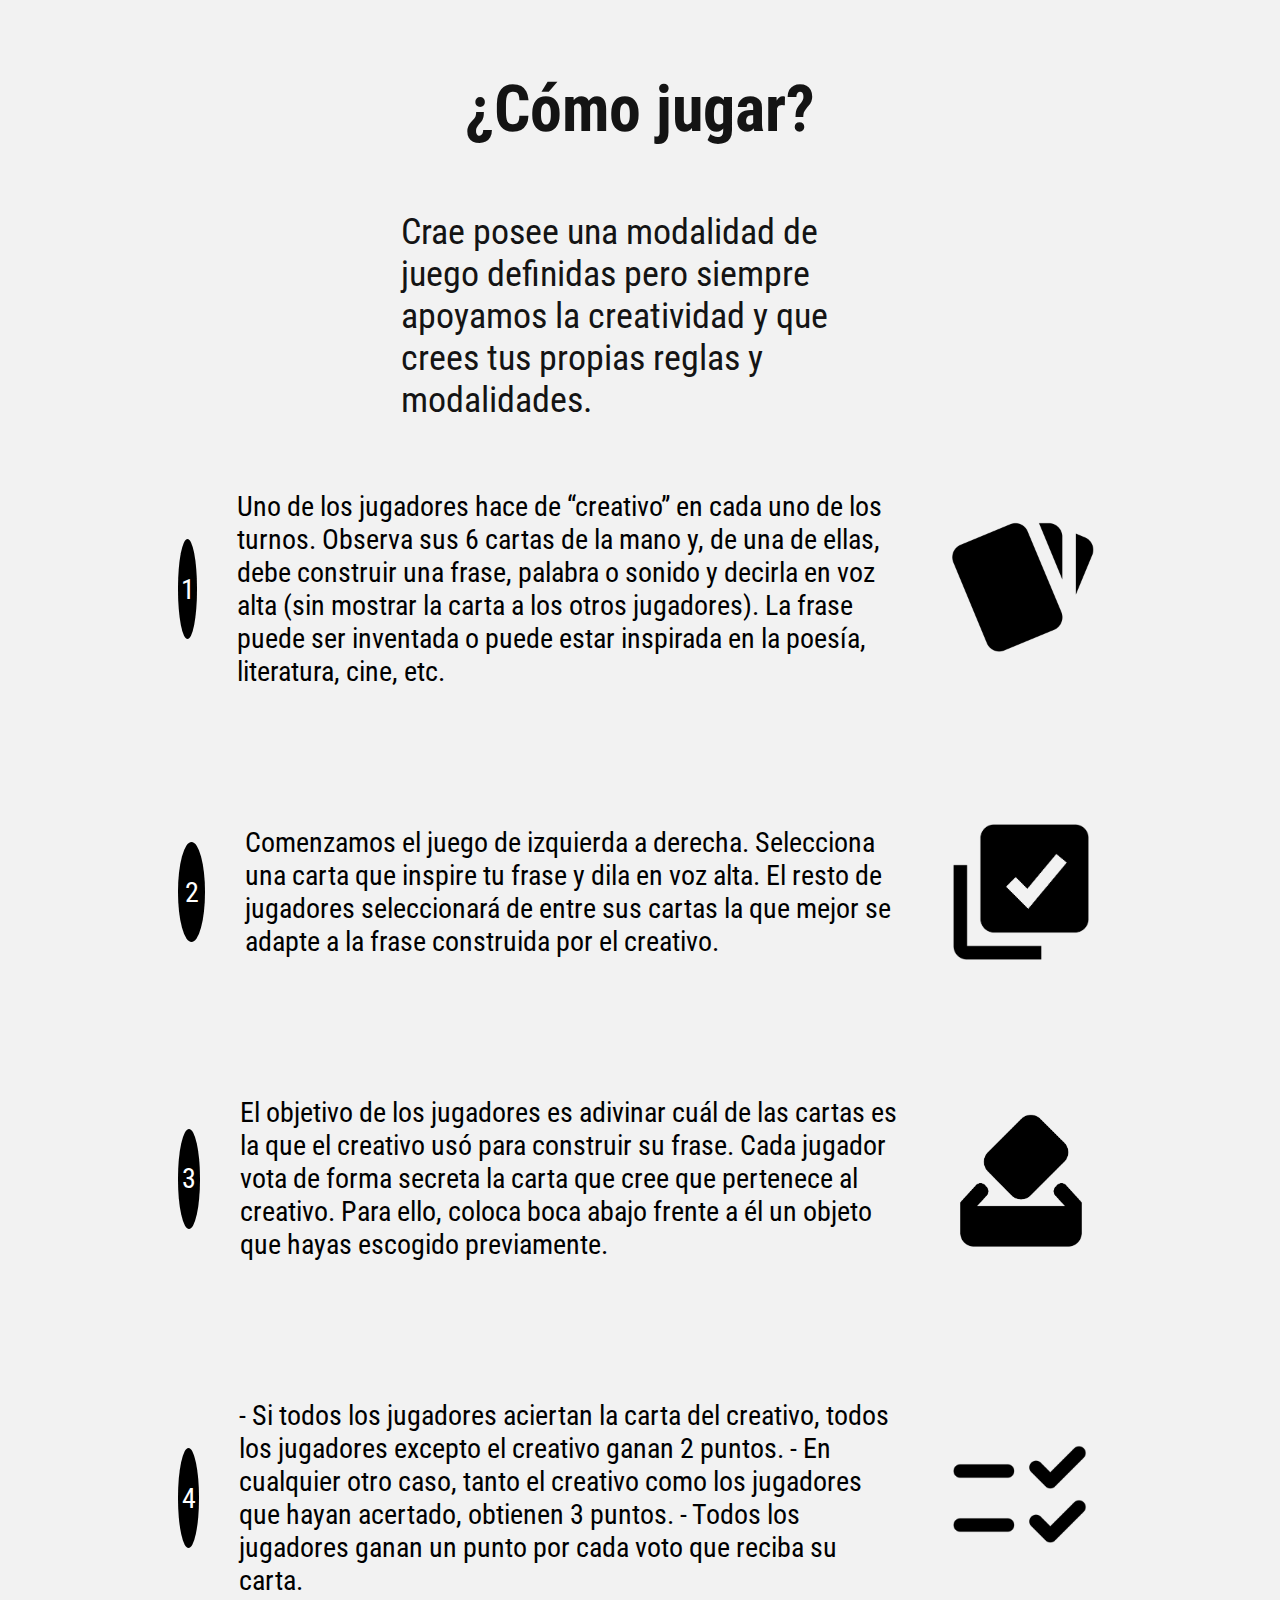
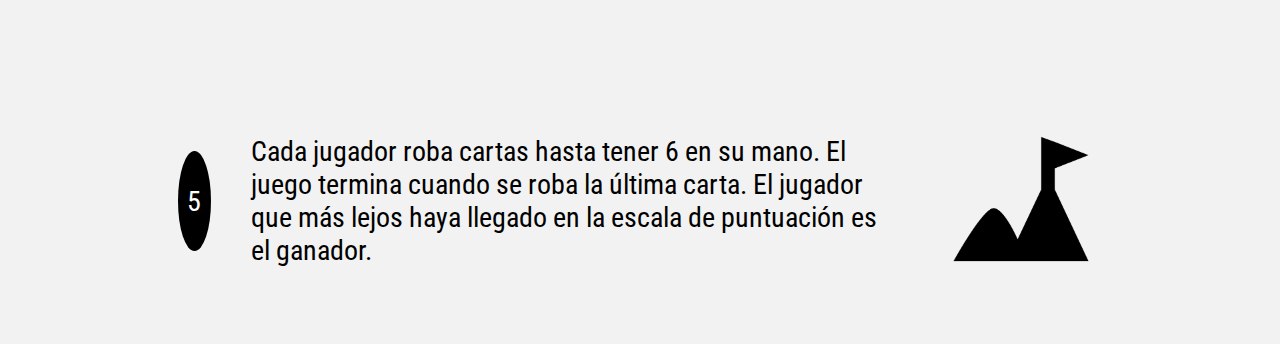
==== views/comojugar.html @ 1a5d28c8 "style: :lipstick: Ajustes" ====
<!DOCTYPE html>
<html lang="en">

<head>
    <meta charset="UTF-8">
    <meta name="viewport" content="width=device-width, initial-scale=1.0">
    <link rel="stylesheet" href="../src/css/comojugar.css">
    <title>Como Jugar</title>
</head>

<body>
    <div class="contenido">
        <p class="titulo">
            ¿Cómo jugar?
        </p>

        <p class="parrafo_sub">
            Crae posee una modalidad de juego definidas pero siempre apoyamos la creatividad y que crees tus propias
            reglas
            y modalidades.
        </p>



        <div class="secciones">
            <div class="circulo">
                <p class="numero">
                    1
                </p>
            </div>
            <p class="texto">
                Uno de los jugadores hace de “creativo” en cada uno de los turnos. Observa sus 6 cartas de la mano y, de
                una
                de ellas, debe construir una frase, palabra o sonido y decirla en voz alta (sin mostrar la carta a los
                otros
                jugadores). La frase puede ser inventada o puede estar inspirada en la poesía, literatura, cine, etc.

            </p>
            <img src="../src/storage/img/mdi_cards.png" alt="">
        </div>



        <div class="secciones">
            <div class="circulo">
                <p class="numero">
                    2
                </p>
            </div>
            <p class="texto">
                Comenzamos el juego de izquierda a derecha. Selecciona una carta que inspire tu frase y dila en voz
                alta. El resto de jugadores seleccionará de entre sus cartas la que mejor se adapte a la frase
                construida por el creativo.
            </p>
            <img src="../src/storage/img/bx_bxs-select-multiple.png" alt="">
        </div>


        <div class="secciones">
            <div class="circulo">
                <p class="numero">
                    3
                </p>
            </div>
            <p class="texto">
                El objetivo de los jugadores es adivinar cuál de las cartas es la que el creativo usó para construir su
                frase. Cada jugador vota de forma secreta la carta que cree que pertenece al creativo. Para ello, coloca
                boca abajo frente a él un objeto que hayas escogido previamente.
            </p>
            <img src="../src/storage/img/ic_round-how-to-vote.png" alt="">
        </div>


        <div class="secciones">
            <div class="circulo">
                <p class="numero">
                    4
                </p>
            </div>
            <p class="texto">
                - Si todos los jugadores aciertan la carta del creativo, todos los jugadores excepto el creativo ganan 2
                puntos.
                - En cualquier otro caso, tanto el creativo como los jugadores que hayan acertado, obtienen 3 puntos.
                - Todos los jugadores ganan un punto por cada voto que reciba su carta.
            </p>
            <img src="../src/storage/img/ic_round-checklist-rtl.png" alt="">
        </div>


        <div class="secciones">
            <div class="circulo">
                <p class="numero">
                    5
                </p>
            </div>
            <p class="texto">
                Cada jugador roba cartas hasta tener 6 en su mano. El juego termina cuando se roba la última carta. El
                jugador que más lejos haya llegado en la escala de puntuación es el ganador.
            </p>
            <img src="../src/storage/img/mdi_summit.png" alt="">
        </div>



    </div>

</body>

</html>
---- src/css/comojugar.css ----
@import url(variables.css);

html {
    background-color: #F2F2F2;
}

body {
    display: grid;
    grid-template-columns: 1fr;
}

.contenido {
    display: flex;
    align-items: center;
    justify-content: center;
    flex-direction: column;
}

.titulo {
    font-family: RobotoCondensed-Bold;
    font-size: 64px;
    color: var(--color-2);
}

.parrafo_sub {
    font-family: RobotoCondensed-Regular;
    font-size: 36px;
    color: var(--color-2);
    margin: 0px 393px;
}

.secciones {
    margin: 41px 170px;
    display: flex;
    gap: 40px;
    justify-content: center;
    align-items: center;
    font-family: RobotoCondensed-Regular;
    font-size: 28px;
}

.circulo {
    width: 100px;
    height: 100px;
    border-radius: 50%;
    background-color: black;
    display: flex;
    justify-content: center;
    align-items: center;
}

.numero {
    color: white;
}

.secciones img {
    width: 162px;
}
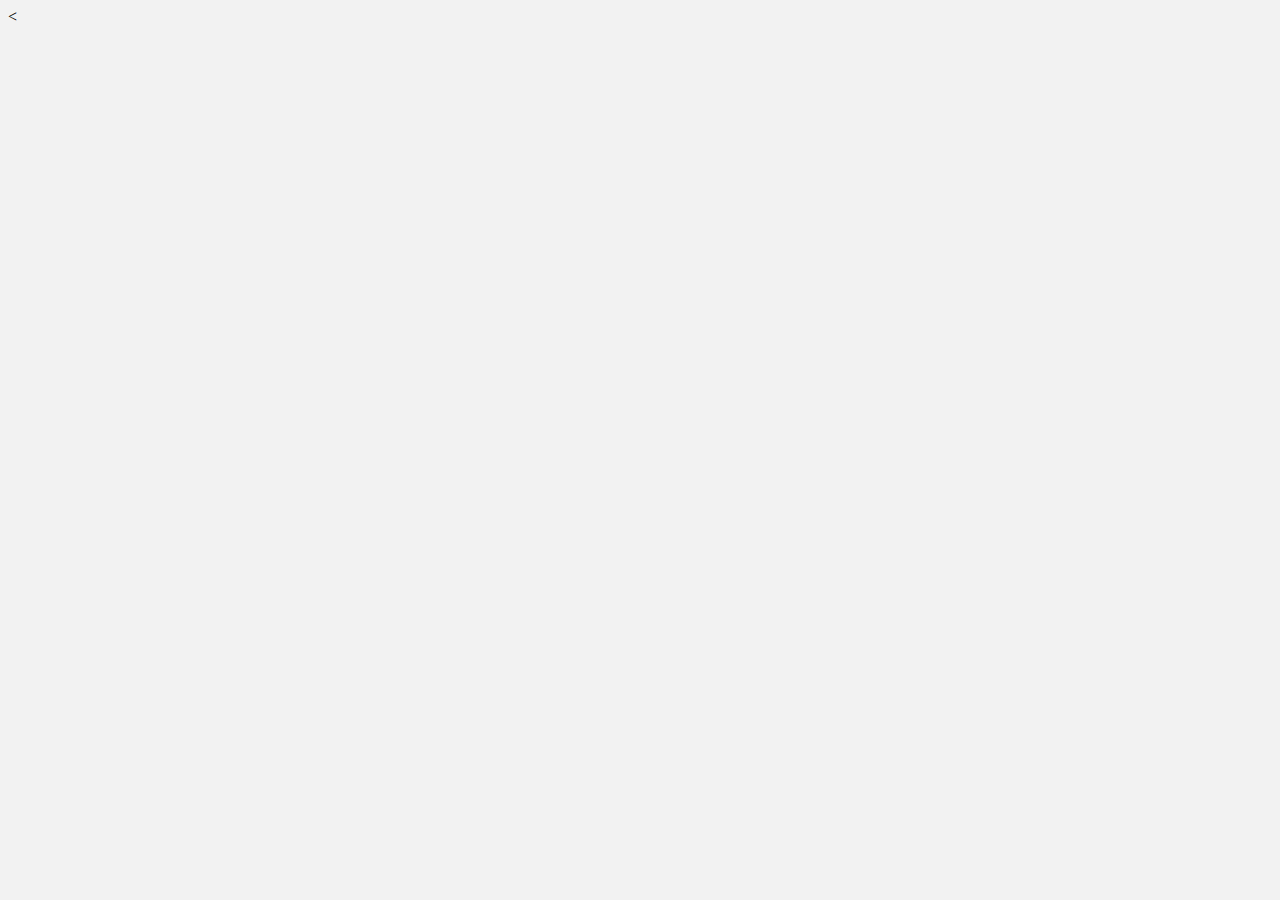
==== commit 21cd7cc0: "refactor: :recycle: REFACTOR" ====
--- a/views/comojugar.html
+++ b/views/comojugar.html
@@ -9,100 +9,7 @@
 </head>
 
 <body>
-    <div class="contenido">
-        <p class="titulo">
-            ¿Cómo jugar?
-        </p>
-
-        <p class="parrafo_sub">
-            Crae posee una modalidad de juego definidas pero siempre apoyamos la creatividad y que crees tus propias
-            reglas
-            y modalidades.
-        </p>
-
-
-
-        <div class="secciones">
-            <div class="circulo">
-                <p class="numero">
-                    1
-                </p>
-            </div>
-            <p class="texto">
-                Uno de los jugadores hace de “creativo” en cada uno de los turnos. Observa sus 6 cartas de la mano y, de
-                una
-                de ellas, debe construir una frase, palabra o sonido y decirla en voz alta (sin mostrar la carta a los
-                otros
-                jugadores). La frase puede ser inventada o puede estar inspirada en la poesía, literatura, cine, etc.
-
-            </p>
-            <img src="../src/storage/img/mdi_cards.png" alt="">
-        </div>
-
-
-
-        <div class="secciones">
-            <div class="circulo">
-                <p class="numero">
-                    2
-                </p>
-            </div>
-            <p class="texto">
-                Comenzamos el juego de izquierda a derecha. Selecciona una carta que inspire tu frase y dila en voz
-                alta. El resto de jugadores seleccionará de entre sus cartas la que mejor se adapte a la frase
-                construida por el creativo.
-            </p>
-            <img src="../src/storage/img/bx_bxs-select-multiple.png" alt="">
-        </div>
-
-
-        <div class="secciones">
-            <div class="circulo">
-                <p class="numero">
-                    3
-                </p>
-            </div>
-            <p class="texto">
-                El objetivo de los jugadores es adivinar cuál de las cartas es la que el creativo usó para construir su
-                frase. Cada jugador vota de forma secreta la carta que cree que pertenece al creativo. Para ello, coloca
-                boca abajo frente a él un objeto que hayas escogido previamente.
-            </p>
-            <img src="../src/storage/img/ic_round-how-to-vote.png" alt="">
-        </div>
-
-
-        <div class="secciones">
-            <div class="circulo">
-                <p class="numero">
-                    4
-                </p>
-            </div>
-            <p class="texto">
-                - Si todos los jugadores aciertan la carta del creativo, todos los jugadores excepto el creativo ganan 2
-                puntos.
-                - En cualquier otro caso, tanto el creativo como los jugadores que hayan acertado, obtienen 3 puntos.
-                - Todos los jugadores ganan un punto por cada voto que reciba su carta.
-            </p>
-            <img src="../src/storage/img/ic_round-checklist-rtl.png" alt="">
-        </div>
-
-
-        <div class="secciones">
-            <div class="circulo">
-                <p class="numero">
-                    5
-                </p>
-            </div>
-            <p class="texto">
-                Cada jugador roba cartas hasta tener 6 en su mano. El juego termina cuando se roba la última carta. El
-                jugador que más lejos haya llegado en la escala de puntuación es el ganador.
-            </p>
-            <img src="../src/storage/img/mdi_summit.png" alt="">
-        </div>
-
-
-
-    </div>
+    < </div>
 
 </body>
 
--- a/src/css/comojugar.css
+++ b/src/css/comojugar.css
@@ -9,7 +9,7 @@
     grid-template-columns: 1fr;
 }
 
-.contenido {
+.contenido_2 {
     display: flex;
     align-items: center;
     justify-content: center;
